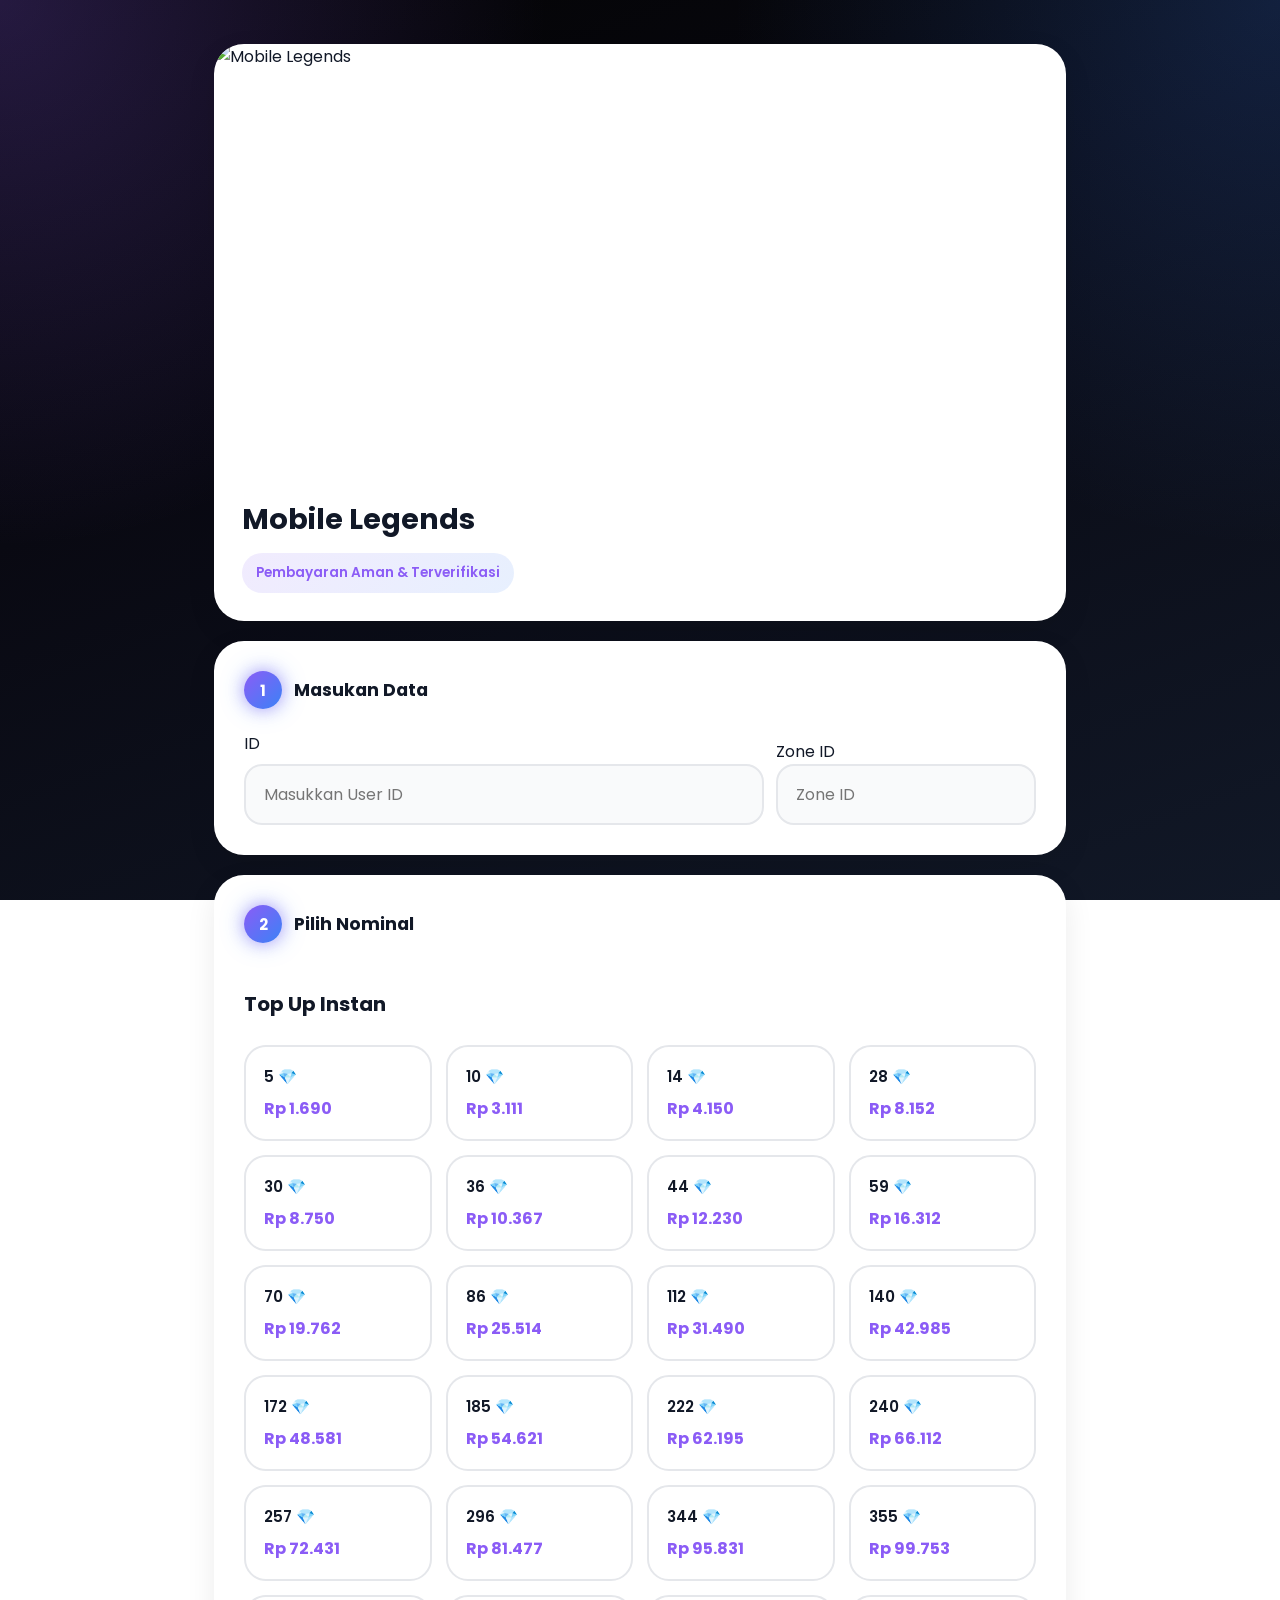
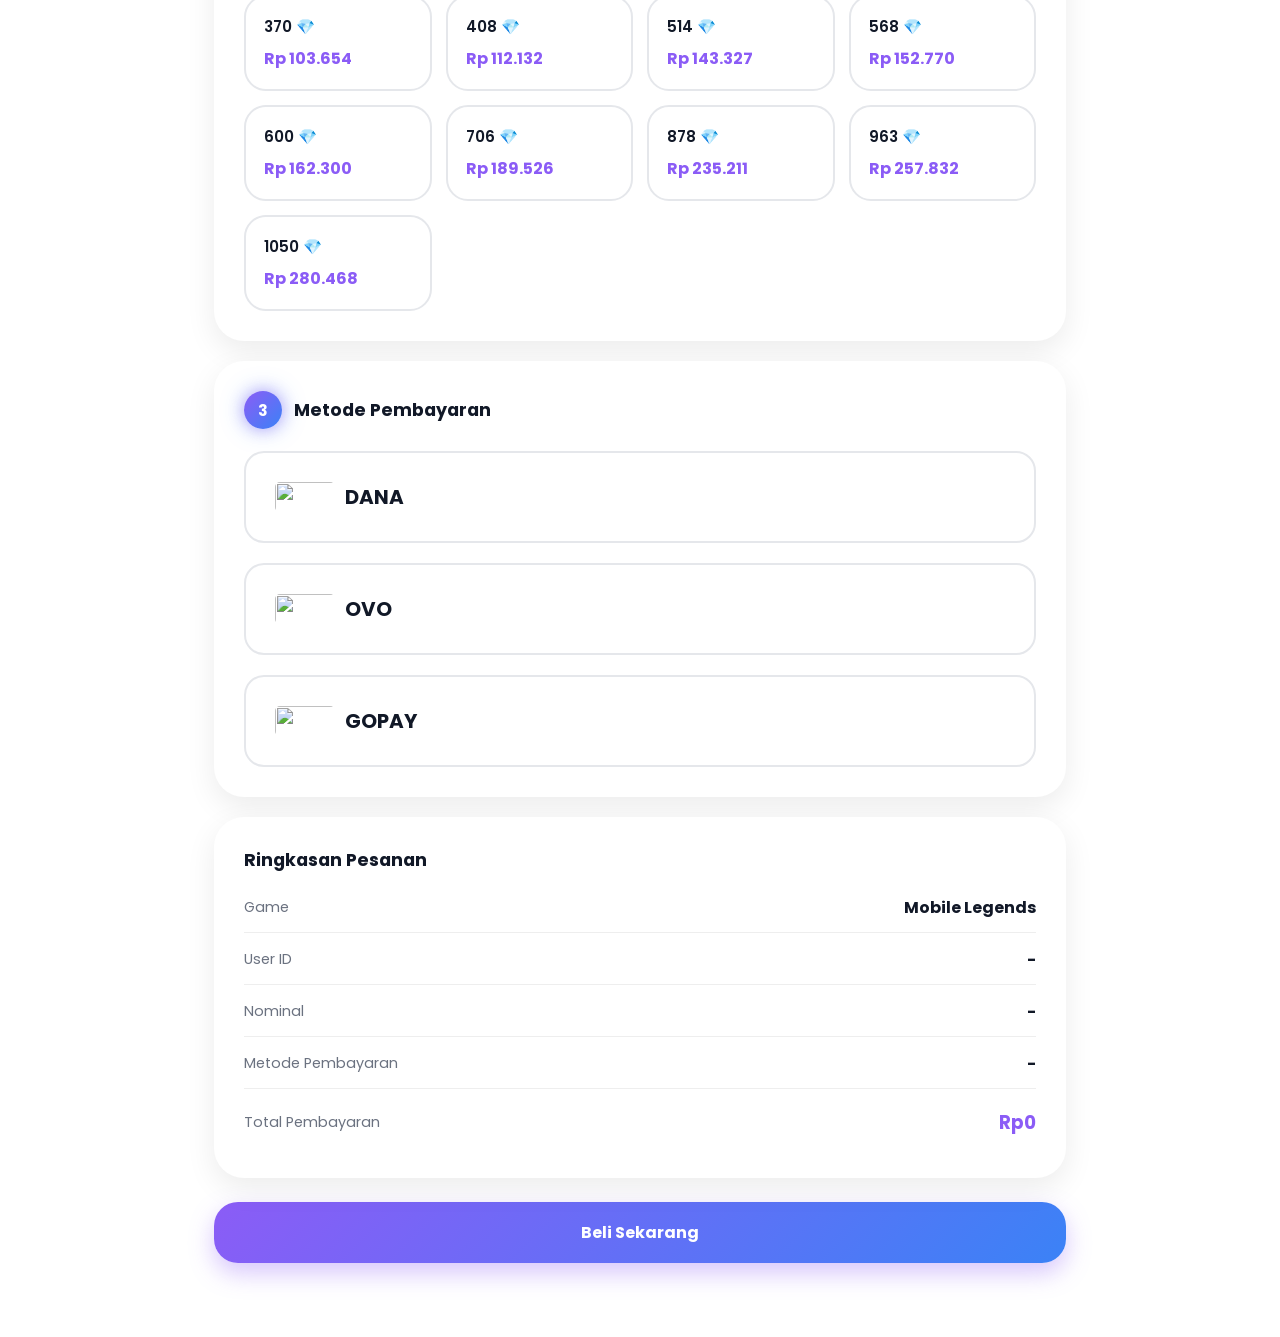
==== form.html @ a7f1fcc7 "Add files via upload" ====
<!DOCTYPE html>
<html lang="id">
<head>
    <!-- Basic Meta -->
    <meta charset="UTF-8">
    <meta name="viewport" content="width=device-width, initial-scale=1.0">

    <!-- SEO Meta -->
    <title>TopUpCode - Form Top Up Game</title>
    <meta name="description" content="TopUp game cepat, aman, murah, dan terpercaya di TopUpCode.">
    <meta name="robots" content="index, follow">

    <!-- Google Font -->
    <link rel="preconnect" href="https://fonts.googleapis.com">
    <link rel="preconnect" href="https://fonts.gstatic.com" crossorigin>
    <link href="https://fonts.googleapis.com/css2?family=Poppins:wght@300;400;500;600;700&display=swap" rel="stylesheet">

    <!-- External CSS -->
    <link rel="stylesheet" href="form.css">
</head>
<body>

    <div id="app">

        <main class="topup-page">

            <div class="container">

                <!-- =====================================
                     GAME BANNER
                ====================================== -->
                <section class="game-banner" aria-label="Informasi Game">

                    <figure class="game-banner-image">
                        <img
                            id="game-image"
                            src="assets/default-game.webp"
                            alt="Banner Game">
                    </figure>

                    <div class="game-banner-content">

                        <h1 id="game-name" class="game-name">
                            Nama Game
                        </h1>

                        <span class="security-badge">
                            Pembayaran Aman &amp; Terverifikasi
                        </span>

                    </div>

                </section>

                <!-- =====================================
                     TOPUP FORM
                ====================================== -->
                <form id="topup-form" class="topup-form">

                    <!-- =====================================
                         STEP 1
                    ====================================== -->
<section
    class="form-section"
    aria-labelledby="step-user-id">

    <header class="section-header">
        <h2 id="step-user-id">
            Masukan Data
        </h2>
    </header>

    <div class="section-body">

        <div class="user-id-wrapper">

            <div class="user-id-group">
                <label for="user-id">
                    ID
                </label>

                <input
                    type="text"
                    id="user-id"
                    name="userId"
                    placeholder="Masukkan User ID">
            </div>

            <div
                id="zone-wrapper"
                class="zone-id-group">

                <label for="server-id">
                    Zone ID
                </label>

                <input
                    type="text"
                    id="server-id"
                    name="serverId"
                    placeholder="Zone ID">
            </div>

        </div>

    </div>

</section>
                    <!-- =====================================
                         STEP 2
                    ====================================== -->
                    <section
                        class="form-section"
                        aria-labelledby="step-nominal">

                        <header class="section-header">
                            <h2 id="step-nominal">
                                Pilih Nominal
                            </h2>
                        </header>

                        <div
                            id="nominal-grid"
                            class="nominal-grid">

                            <!-- Nominal akan diisi oleh form.js -->

                        </div>

                    </section>

                    <!-- =====================================
                         STEP 3
                    ====================================== -->
                    <section
                        class="form-section"
                        aria-labelledby="step-payment">

                        <header class="section-header">
                            <h2 id="step-payment">
                                Metode Pembayaran
                            </h2>
                        </header>

                        <div
                            id="payment-grid"
                            class="payment-grid">

                            <!-- Metode pembayaran akan diisi oleh form.js -->

                        </div>

                    </section>

                    <!-- =====================================
                         RINGKASAN PESANAN
                    ====================================== -->
                    <section
                        class="order-summary"
                        aria-labelledby="summary-title">

                        <header class="section-header">
                            <h2 id="summary-title">
                                Ringkasan Pesanan
                            </h2>
                        </header>

                        <div class="summary-content">

                            <div class="summary-row">
                                <span>Game</span>
                                <strong id="summary-game">-</strong>
                            </div>

                            <div class="summary-row">
                                <span>User ID</span>
                                <strong id="summary-user">-</strong>
                            </div>

                            <div class="summary-row">
                                <span>Nominal</span>
                                <strong id="summary-nominal">-</strong>
                            </div>

                            <div class="summary-row">
                                <span>Metode Pembayaran</span>
                                <strong id="summary-payment">-</strong>
                            </div>

                            <div class="summary-row summary-total">
                                <span>Total Pembayaran</span>
                                <strong id="summary-total">Rp0</strong>
                            </div>

                        </div>

                    </section>

                    <!-- =====================================
                         CHECKOUT BUTTON
                    ====================================== -->
                    <section
                        class="checkout-section"
                        aria-label="Checkout">

                        <button
                            type="submit"
                            id="buy-button"
                            class="buy-button">

                            Beli Sekarang

                        </button>

                    </section>

                </form>

            </div>

        </main>

    </div>

    <!-- =====================================
         TOAST CONTAINER
    ====================================== -->
    <div
        id="toast-container"
        class="toast-container"
        aria-live="polite"
        aria-atomic="true">
    </div>

    <!-- External JavaScript -->
    <script src="form.js"></script>

</body>
</html>
---- form.css ----
/* =========================================================
   RESET
========================================================= */

*,
*::before,
*::after {
    margin: 0;
    padding: 0;
    box-sizing: border-box;
}

:root {
    --bg-dark: #050505;
    --bg-secondary: #0f1020;

    --text-dark: #111827;
    --text-light: #6b7280;

    --white: #ffffff;

    --purple: #8b5cf6;
    --blue: #3b82f6;
    --cyan: #22d3ee;

    --border: #e5e7eb;

    --radius-xl: 30px;
    --radius-lg: 24px;
    --radius-md: 20px;
    --radius-sm: 16px;

    --shadow-card:
        0 10px 30px rgba(0, 0, 0, 0.08);

    --shadow-neon:
        0 0 20px rgba(139, 92, 246, 0.35),
        0 0 35px rgba(59, 130, 246, 0.25);

    --transition: all 0.3s ease;
}

html {
    scroll-behavior: smooth;
}

body {
    font-family: "Poppins", sans-serif;
    min-height: 100vh;
    color: var(--text-dark);

    background:
        radial-gradient(
            circle at top left,
            rgba(139, 92, 246, 0.25),
            transparent 35%
        ),
        radial-gradient(
            circle at top right,
            rgba(59, 130, 246, 0.2),
            transparent 35%
        ),
        linear-gradient(
            160deg,
            #030303 0%,
            #090912 40%,
            #111827 100%
        );

    background-attachment: fixed;
}

img {
    display: block;
    width: 100%;
    height: auto;
}

button,
input {
    font: inherit;
}

input {
    outline: none;
}

/* =========================================================
   CONTAINER
========================================================= */

.container {
    width: 100%;
    max-width: 900px;
    margin: 0 auto;
    padding: 18px;
}

.topup-page {
    padding: 20px 0 50px;
}

/* =========================================================
   GAME BANNER
========================================================= */

.game-banner {
    overflow: hidden;

    background: var(--white);

    border-radius: var(--radius-xl);

    box-shadow: var(--shadow-card);

    margin-bottom: 20px;
}

.game-banner-image {
    width: 100%;
    aspect-ratio: 16 / 8;
    overflow: hidden;
}

.game-banner-image img {
    width: 100%;
    height: 100%;
    object-fit: cover;
}

.game-banner-content {
    padding: 22px;
}

.game-name {
    font-size: 1.4rem;
    font-weight: 700;
    color: var(--text-dark);
}

.security-badge {
    display: inline-flex;
    align-items: center;
    gap: 8px;

    margin-top: 12px;

    padding: 10px 14px;

    border-radius: 999px;

    background:
        linear-gradient(
            135deg,
            rgba(139, 92, 246, 0.12),
            rgba(59, 130, 246, 0.12)
        );

    color: var(--purple);

    font-size: 0.85rem;
    font-weight: 600;
}

/* =========================================================
   FORM SECTION
========================================================= */

.form-section,
.order-summary {
    position: relative;

    background: var(--white);

    border-radius: var(--radius-xl);

    padding: 24px;

    margin-bottom: 20px;

    box-shadow: var(--shadow-card);
}

.section-header {
    margin-bottom: 22px;
}

.section-header h2 {
    display: flex;
    align-items: center;
    gap: 12px;

    font-size: 1rem;
    font-weight: 700;
    color: var(--text-dark);
}

/* Step Circle */

.form-section:nth-of-type(1) .section-header h2::before {
    content: "1";
}

.form-section:nth-of-type(2) .section-header h2::before {
    content: "2";
}

.form-section:nth-of-type(3) .section-header h2::before {
    content: "3";
}

.form-section .section-header h2::before {
    display: flex;
    align-items: center;
    justify-content: center;

    width: 38px;
    height: 38px;

    border-radius: 50%;

    color: white;
    font-size: 0.95rem;
    font-weight: 700;

    background:
        linear-gradient(
            135deg,
            var(--purple),
            var(--blue)
        );

    box-shadow:
        0 0 15px rgba(139, 92, 246, 0.45),
        0 0 25px rgba(59, 130, 246, 0.35);
}

/* =========================================================
   FORM INPUT
========================================================= */

.section-body {
    display: grid;
    gap: 16px;
}

.form-group {
    display: flex;
    flex-direction: column;
    gap: 8px;
}

.form-group label {
    font-size: 0.9rem;
    font-weight: 600;
}

.form-group input {
    width: 100%;

    padding: 16px 18px;

    border-radius: 18px;

    border: 2px solid var(--border);

    background: #f9fafb;

    transition: var(--transition);
}

.form-group input:focus {
    border-color: var(--purple);

    box-shadow:
        0 0 0 4px rgba(139, 92, 246, 0.12);
}

/* =========================================================
   NOMINAL GRID
========================================================= */

.nominal-grid {
    display: grid;
    grid-template-columns: repeat(2, minmax(0, 1fr));
    gap: 14px;
}

.nominal-card {
    position: relative;

    cursor: pointer;

    padding: 18px;

    border-radius: 22px;

    border: 2px solid var(--border);

    background: #ffffff;

    transition: var(--transition);
}

.nominal-card:hover {
    transform: translateY(-3px);

    border-color: var(--purple);

    box-shadow: var(--shadow-neon);
}

.nominal-card:active {
    transform: scale(0.97);
}

.nominal-card input {
    display: none;
}

.nominal-card.active,
.nominal-card input:checked + .nominal-content {
    border-color: var(--purple);
}

.nominal-name {
    display: block;

    font-size: 0.95rem;
    font-weight: 600;

    color: var(--text-dark);
}

.nominal-price {
    display: block;

    margin-top: 8px;

    color: var(--purple);

    font-size: 1rem;
    font-weight: 700;
}

/* =========================================================
   BEST SELLER BADGE
========================================================= */

.best-seller {
    position: absolute;

    top: 12px;
    right: 12px;

    padding: 5px 10px;

    border-radius: 999px;

    background:
        linear-gradient(
            135deg,
            var(--purple),
            var(--blue)
        );

    color: white;

    font-size: 0.7rem;
0}

/* =========================================================
   PAYMENT GRID
========================================================= */

.payment-grid {
    display: grid;
    gap: 20px;00000000000000000
}

.payment-card {
    display: flex;
    align-items: center;
    justify-content: flex-start;
    gap: 5px;

    padding: 24px;
    min-height: 90px;
    border: 2px solid #e5e7eb;
    border-radius: 20px;

    background: #fff;
    cursor: pointer;
    transition: .3s;
}

.payment-card:hover {
    border-color: var(--blue);

    box-shadow:
        0 0 15px rgba(59, 130, 246, 0.25);
}

.payment-card:active {
    transform: scale(0.98);
}

.payment-card input {
    display: none;
}

.payment-card span {
    font-weight: 600;
}

/* =========================================================
   SUMMARY
========================================================= */

.summary-content {
    display: flex;
    flex-direction: column;
    gap: 14px;
}

.summary-row {
    display: flex;
    justify-content: space-between;
    align-items: center;

    gap: 16px;

    padding-bottom: 12px;

    border-bottom: 1px solid #eeeeee;
}

.summary-row span {
    color: var(--text-light);
    font-size: 0.9rem;
}

.summary-row strong {
    text-align: right;
    color: var(--text-dark);
}

.summary-total {
    margin-top: 6px;
    border-bottom: none;
}

.summary-total strong {
    font-size: 1.15rem;
    color: var(--purple);
}

/* =========================================================
   BUTTON
========================================================= */

.checkout-section {
    margin-top: 24px;
}

.buy-button {
    width: 100%;

    border: none;

    padding: 18px;

    border-radius: 24px;

    cursor: pointer;

    color: white;

    font-size: 1rem;
    font-weight: 700;

    background:
        linear-gradient(
            135deg,
            var(--purple),
            var(--blue)
        );

    box-shadow:
        0 10px 25px rgba(139, 92, 246, 0.35);

    transition: var(--transition);
}

.buy-button:hover {
    transform: translateY(-2px);

    box-shadow:
        0 0 20px rgba(139, 92, 246, 0.5),
        0 0 35px rgba(59, 130, 246, 0.35);
}

.buy-button:active {
    transform: scale(0.97);
}

/* =========================================================
   TOAST
========================================================= */

.toast-container {
    position: fixed;

    right: 16px;
    bottom: 16px;

    display: flex;
    flex-direction: column;
    gap: 12px;

    z-index: 9999;

    pointer-events: none;
}

.toast {
    min-width: 260px;

    padding: 16px 18px;

    border-radius: 18px;

    color: white;

    background:
        linear-gradient(
            135deg,
            rgba(139, 92, 246, 0.95),
            rgba(59, 130, 246, 0.95)
        );

    box-shadow:
        0 10px 25px rgba(0, 0, 0, 0.2);

    animation: toastIn 0.3s ease;
}

@keyframes toastIn {
    from {
        opacity: 0;
        transform: translateY(20px);
    }

    to {
        opacity: 1;
        transform: translateY(0);
    }
}

/* =========================================================
   TABLET
========================================================= */

@media (min-width: 768px) {

    .container {
        padding: 24px;
    }

    .game-name {
        font-size: 1.8rem;
    }

    .nominal-grid {
        grid-template-columns: repeat(3, minmax(0, 1fr));
    }
}

/* =========================================================
   DESKTOP
========================================================= */

@media (min-width: 1024px) {

    .game-banner-content {
        padding: 28px;
    }

    .form-section,
    .order-summary {
        padding: 30px;
    }

    .section-header h2 {
        font-size: 1.1rem;
    }

    .nominal-grid {
        grid-template-columns: repeat(4, minmax(0, 1fr));
    }
}

/* USER ID + ZONE ID */

.user-id-wrapper{
    display:flex;
    gap:12px;
}

.user-id-group,
.zone-id-group{
    display:flex;
    flex-direction:column;
    gap:8px;
}

.user-id-group{
    flex:2;
}

.zone-id-group{
    flex:1;
}

.user-id-group input,
.zone-id-group input{
    width:100%;
    padding:16px 18px;
    border:2px solid var(--border);
    border-radius:18px;
    background:#f9fafb;
}

.zone-id-group{
    margin-top:8px;
}

.category-title{
    grid-column: 1 / -1;
    width: 100%;
    font-size: 20px;
    font-weight: 700;
    margin: 24px 0 12px;
    color: #111827;
}

.payment-logo {
    width: 70px;
    height: 40px;
    object-fit: contain;

    background: #fff;
    border-radius: 10px;
    padding: 5px;

    flex-shrink: 0;
}

.payment-card span {
    font-size: 20px;
    font-weight: 700;
    color: #111827;
}

.header-content{
    display:flex;
    align-items:center;
    gap:15px;
}

.site-logo{
    width:40px;
    height:40px;
    object-fit:contain;
}

.site-title{
    margin:0;
}

.site-subtitle{
    margin-top:5px;
}
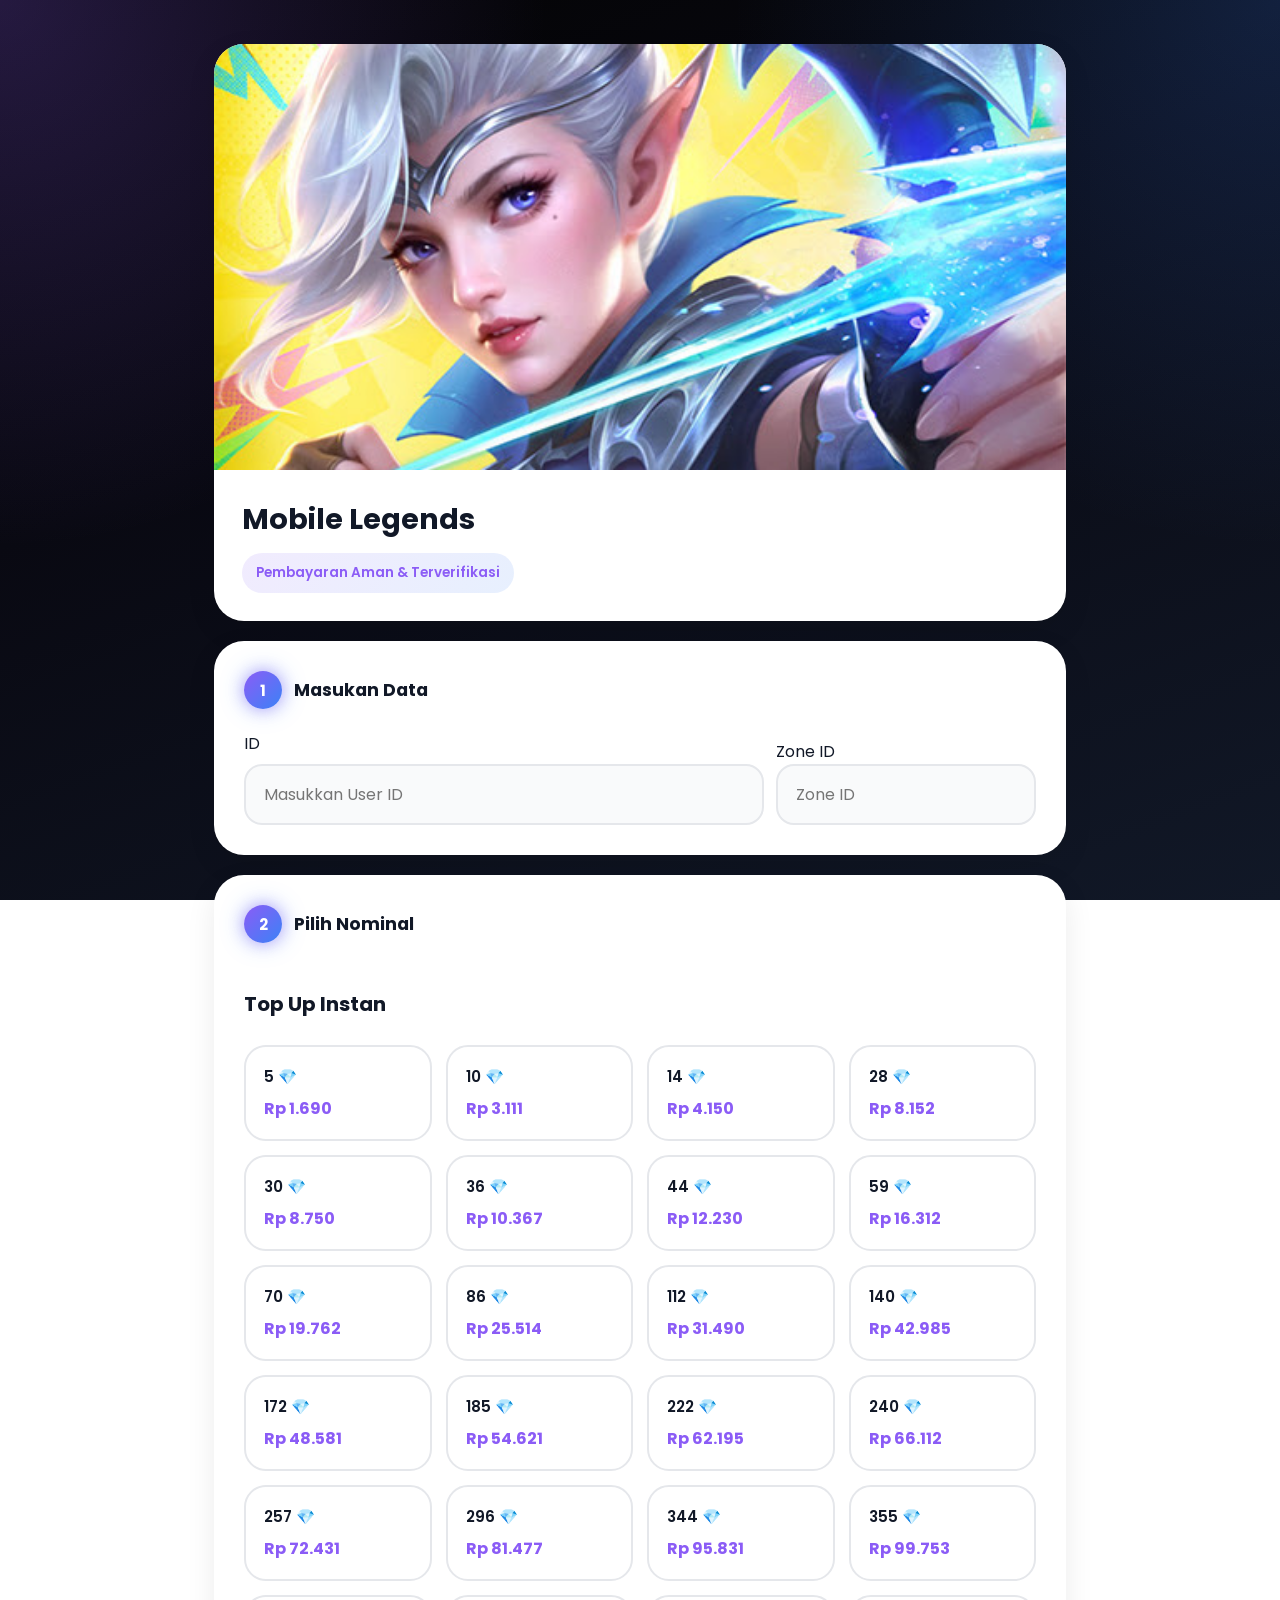
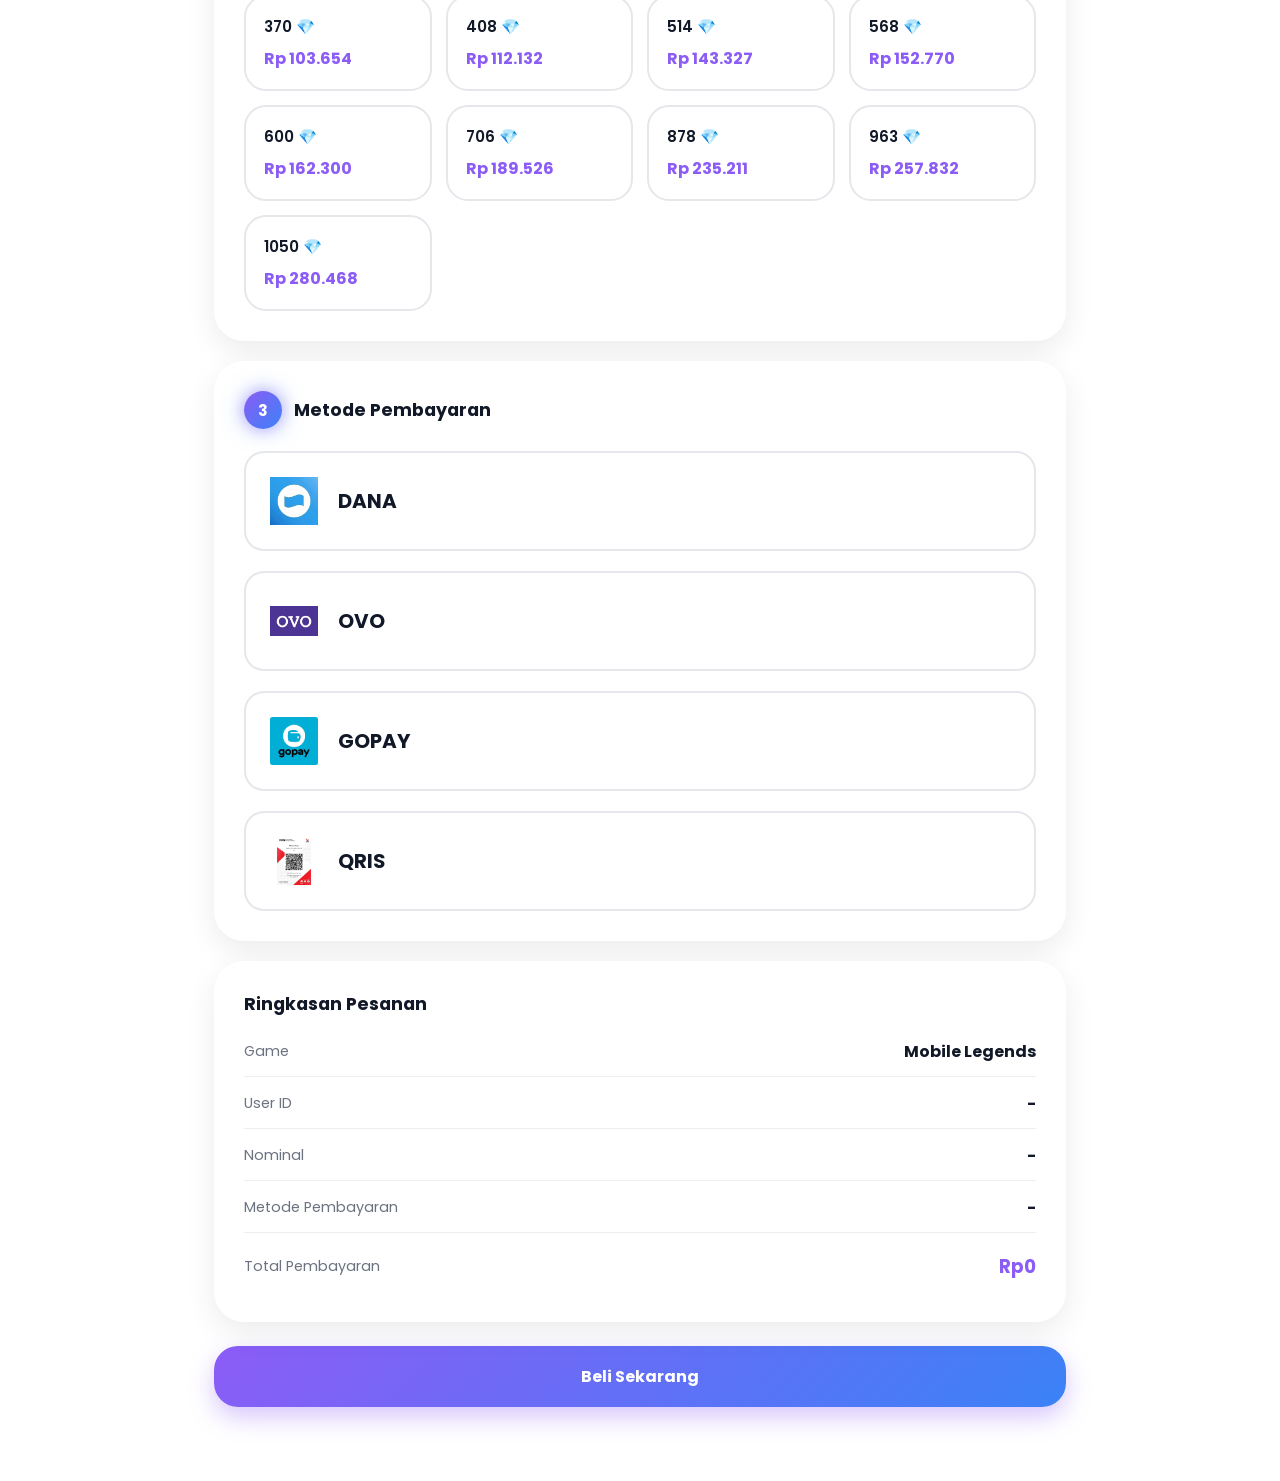
==== commit 40a54c4a: "Tambah aturan agar selalu muat versi terbaru" ====
--- a/form.html
+++ b/form.html
@@ -1,6 +1,10 @@
 <!DOCTYPE html>
 <html lang="id">
 <head>
+    <meta http-equiv="Cache-Control" content="no-cache, no-store, must-revalidate">
+<meta http-equiv="Pragma" content="no-cache">
+<meta http-equiv="Expires" content="0">
+
     <!-- Basic Meta -->
     <meta charset="UTF-8">
     <meta name="viewport" content="width=device-width, initial-scale=1.0">
@@ -236,4 +240,4 @@
     <script src="form.js"></script>
 
 </body>
-</html>+</html>
--- a/form.css
+++ b/form.css
@@ -645,15 +645,16 @@
 }
 
 .payment-logo {
-    width: 70px;
-    height: 40px;
+    width: 48px;
+    height: 48px;
     object-fit: contain;
-
-    background: #fff;
-    border-radius: 10px;
-    padding: 5px;
-
     flex-shrink: 0;
+}
+
+.payment-card {
+    display: flex;
+    align-items: center;
+    gap: 20px;
 }
 
 .payment-card span {
@@ -680,4 +681,4 @@
 
 .site-subtitle{
     margin-top:5px;
-}+}
